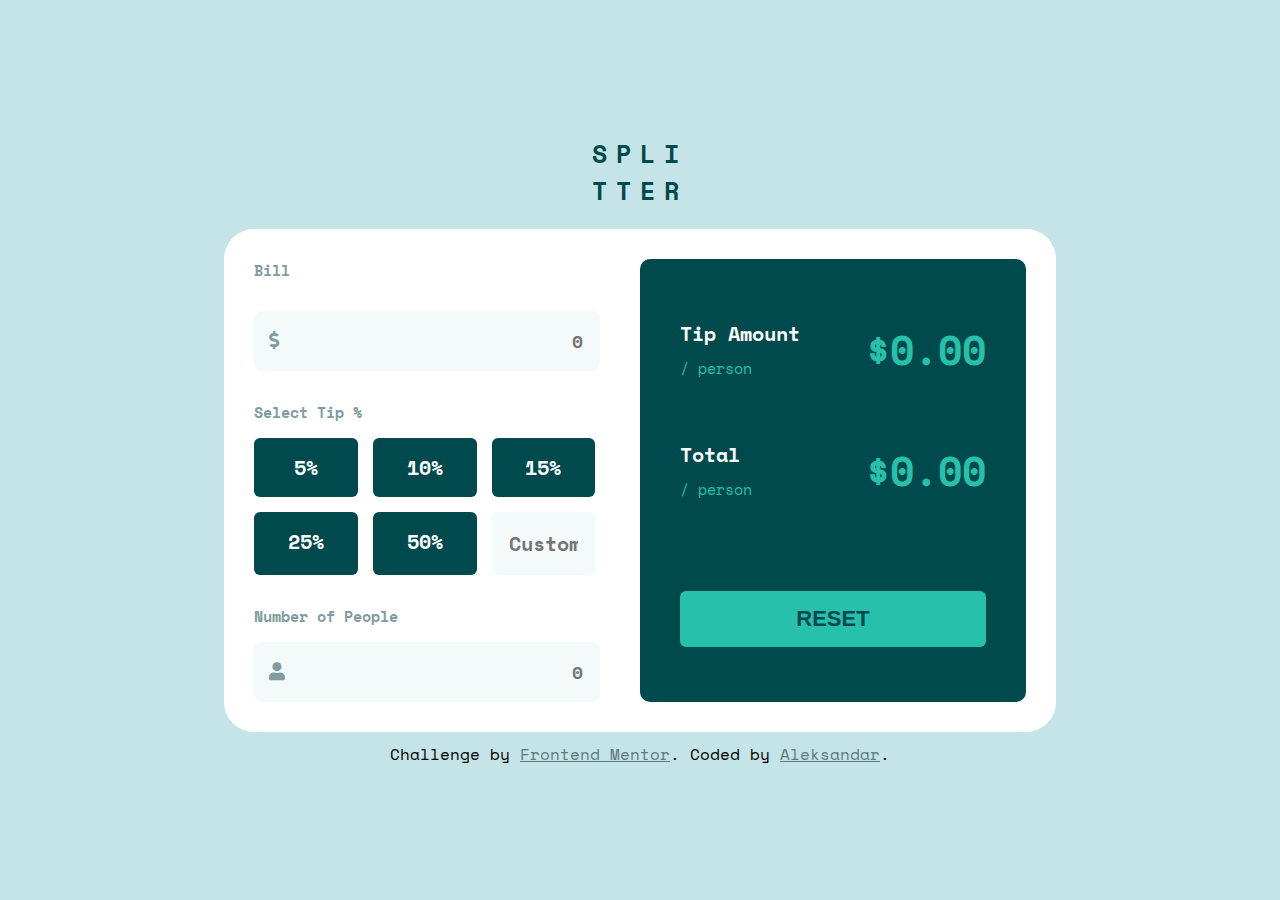
==== index.html @ 0f92a5ed "1" ====
<!DOCTYPE html>
    <html lang="en">
    <head>
        <meta charset="UTF-8">
        <meta http-equiv="X-UA-Compatible" content="IE=edge">
        <meta name="viewport" content="width=device-width, initial-scale=1.0">
        <!-- Fontawesome.css -->
        <link rel="stylesheet" href="https://cdnjs.cloudflare.com/ajax/libs/font-awesome/5.14.0/css/all.min.css">
        <!-- Style.css -->
        <link rel="stylesheet" href="scss/style.css">
        <!-- Favicon -->
        <link rel="icon" type="image/png" sizes="32x32" href="./img/favicon-32x32.png">
        <title>Frontend Mentor | Tip calculator app</title>
    </head>
    <body>

        <!-- Container -->
        <div class="container">
            <h1 class="title">Spli<br>tter</h1>
            <!-- Calculator -->
            <div class="calculator">
                <!-- Calculator Input -->
                <div class="calculator-input">
                    <div class="bill">
                        <div class="bill-title">
                            <h4 class="bill-title holder-title">Bill</h4>
                        </div>
                        <div class="form-group">
                            <i class="fas fa-dollar-sign input-icon"></i>
                            <input type="number" id="bill-input" class="input-value" placeholder="0">
                        </div>
                    </div>
                    <div class="tip">
                        <h4 class="tip-title holder-title">Select Tip %</h4>
                        <div class="tip-items">
                            <div class="tip-item">5%</div>
                            <div class="tip-item">10%</div>
                            <div class="tip-item">15%</div>
                            <div class="tip-item">25%</div>
                            <div class="tip-item">50%</div>
                            <input type="number" class="tip-item tip-item-custom" placeholder="Custom">
                        </div>
                    </div>
                    <div class="num-people">
                        <div class="num-people-title">
                            <h4 class="num-title holder-title">Number of People</h4>
                        </div>
                        <div class="form-group">
                            <i class="fas fa-user input-icon"></i>
                            <input type="text" id="people-input" class="input-value" placeholder="0">
                        </div>
                    </div>
                </div>
                <!-- Calculator Input END -->
                <!-- Calculator Result -->
                <div class="calculator-result">
                    <div class="amount">
                        <div class="content">
                            <h5>Tip Amount</h5>
                            <span>/ person</span>
                        </div>
                        <div id="amount-value" class="value">$0.00</div>
                    </div>
                    <div class="total">
                        <div class="content">
                            <h5>Total</h5>
                            <span>/ person</span>
                        </div>
                        <div id="total-value" class="value">$0.00</div>
                    </div>
                    <button class="btn-reset">Reset</button>
                </div>
                <!-- Calculator Result END -->
            </div>
            <!-- Calculator END -->
            <div class="attribution">
                Challenge by <a href="https://www.frontendmentor.io?ref=challenge" target="_blank">Frontend Mentor</a>. 
                Coded by <a href="#">Aleksandar</a>.
            </div>
        </div>
        <!-- Container END -->
        
        <!-- Main.js -->
        <script src="js/main.js"></script>
    </body>
    </html>
---- scss/style.css ----
@import url("https://fonts.googleapis.com/css2?family=Space+Mono:wght@400;700&display=swap");
* {
  box-sizing: border-box;
  padding: 0;
  margin: 0;
}

body {
  font-family: "Space Mono", monospace;
  background: hsl(185, 41%, 84%);
}

.holder-title {
  display: block;
  color: hsl(184, 14%, 56%);
  font-size: 15px;
}

.form-group {
  position: relative;
}
.form-group .input-icon {
  position: absolute;
  top: 20px;
  left: 15px;
  font-size: 18px;
  color: hsl(184, 14%, 56%);
}
.form-group .input-value {
  width: 100%;
  padding: 15px;
  font-size: 18px;
  color: hsl(186, 14%, 43%);
  background: hsl(189, 41%, 97%);
  border-radius: 8px;
  cursor: pointer;
  text-align: right;
  border: 2px solid transparent;
}
.form-group .input-value:focus {
  border-color: hsl(172, 67%, 45%);
  outline: none;
}
.form-group .input-value::-webkit-outer-spin-button, .form-group .input-value::-webkit-inner-spin-button {
  -webkit-appearance: none;
  margin: 0;
}
.form-group .input-value[placeholder] {
  font-family: "Space Mono", monospace;
  font-weight: 700;
  color: hsl(184, 14%, 56%);
}
.form-group .input-value[value] {
  font-family: "Space Mono", monospace;
  font-weight: 700;
  color: hsl(186, 14%, 43%) !important;
}

.container {
  height: auto;
  display: flex;
  padding: 20px 0;
  flex-direction: column;
  align-items: center;
  justify-content: flex-start;
}
.container .title {
  text-transform: uppercase;
  font-weight: bold;
  letter-spacing: 9px;
  color: hsl(183, 100%, 15%);
  font-size: 25px;
}
.container .calculator {
  display: flex;
  flex-direction: column;
  background: hsl(0, 0%, 100%);
  padding: 35px;
  margin-top: 20px;
  margin-bottom: 10px;
  border-radius: 30px;
  width: 375px;
}
.container .calculator .calculator-input {
  margin-bottom: 30px;
}
.container .calculator .calculator-input .bill {
  margin-bottom: 40px;
}
.container .calculator .calculator-input .bill .bill-title {
  display: flex;
  justify-content: space-between;
  margin-bottom: 15px;
}
.container .calculator .calculator-input .bill .bill-title .holder-title-error {
  color: hsl(11, 31%, 59%);
}
.container .calculator .calculator-input .bill.input-error .form-group .input-value {
  border-color: hsl(11, 31%, 59%) !important;
}
.container .calculator .calculator-input .tip {
  margin-bottom: 40px;
}
.container .calculator .calculator-input .tip .tip-title {
  margin-bottom: 15px;
}
.container .calculator .calculator-input .tip .tip-items {
  display: flex;
  flex-direction: row;
  flex-wrap: wrap;
  gap: 15px;
}
.container .calculator .calculator-input .tip .tip-items .tip-item {
  flex: 0 0 47%;
  width: 100%;
  background: hsl(183, 100%, 15%);
  padding: 15px;
  color: hsl(0, 0%, 100%);
  font-size: 20px;
  font-weight: bold;
  text-align: center;
  border-radius: 6px;
  cursor: pointer;
  transition: all 0.3s ease-in-out;
}
.container .calculator .calculator-input .tip .tip-items .tip-item:hover {
  color: hsl(183, 100%, 15%);
  background: hsl(185, 41%, 84%);
}
.container .calculator .calculator-input .tip .tip-items .tip-item.tip-item-custom {
  background: hsl(189, 41%, 97%);
  border: none;
  outline: none;
  font-family: "Space Mono", monospace;
  color: hsl(183, 100%, 15%);
  box-shadow: none;
  text-align: right;
  border: 2px solid transparent;
}
.container .calculator .calculator-input .tip .tip-items .tip-item.tip-item-custom:focus {
  border-color: hsl(172, 67%, 45%);
  outline: none;
}
.container .calculator .calculator-input .tip .tip-items .tip-item.tip-item-custom::-webkit-outer-spin-button, .container .calculator .calculator-input .tip .tip-items .tip-item.tip-item-custom::-webkit-inner-spin-button {
  -webkit-appearance: none;
  margin: 0;
}
.container .calculator .calculator-input .tip .tip-items .tip-item.active {
  background: hsl(172, 67%, 45%);
  color: hsl(183, 100%, 15%);
}
.container .calculator .calculator-input .num-people .num-people-title {
  display: flex;
  justify-content: space-between;
  margin-bottom: 15px;
}
.container .calculator .calculator-input .num-people .num-people-title .holder-title-error {
  color: hsl(11, 31%, 59%);
}
.container .calculator .calculator-input .num-people.input-error .form-group .input-value {
  border-color: hsl(11, 31%, 59%) !important;
}
.container .calculator .calculator-result {
  background: hsl(183, 100%, 15%);
  padding: 45px 20px 25px;
  border-radius: 10px;
}
.container .calculator .calculator-result .amount {
  margin-bottom: 30px;
}
.container .calculator .calculator-result .total {
  margin-bottom: 35px;
}
.container .calculator .calculator-result .amount, .container .calculator .calculator-result .total {
  display: flex;
  justify-content: space-between;
  align-items: center;
}
.container .calculator .calculator-result .amount .content h5, .container .calculator .calculator-result .total .content h5 {
  color: hsl(0, 0%, 100%);
  margin-bottom: 8px;
}
.container .calculator .calculator-result .amount .content span, .container .calculator .calculator-result .total .content span {
  font-size: 15px;
  color: hsl(172, 67%, 45%);
}
.container .calculator .calculator-result .amount .value, .container .calculator .calculator-result .total .value {
  font-size: 25px;
  font-weight: bold;
  color: hsl(172, 67%, 45%);
}
.container .calculator .calculator-result .btn-reset {
  background: hsl(172, 67%, 45%);
  padding: 15px 0;
  width: 100%;
  font-weight: bold;
  text-transform: uppercase;
  color: hsl(183, 100%, 15%);
  border: none;
  box-shadow: none;
  border-radius: 6px;
  cursor: pointer;
  transition: all 0.3s ease-in-out;
}
.container .calculator .calculator-result .btn-reset:hover {
  background: hsl(185, 41%, 84%);
}
.container .attribution a {
  color: hsl(186, 14%, 43%);
}

@media (min-width: 992px) {
  .container {
    height: 100vh;
    justify-content: center;
    padding: 0;
  }
  .container .calculator {
    width: 85%;
    flex-direction: row;
    padding: 30px;
  }
  .container .calculator .calculator-input {
    flex: 0 0 50%;
    padding-right: 40px;
    margin-bottom: 0;
  }
  .container .calculator .calculator-input .bill {
    margin-bottom: 30px;
  }
  .container .calculator .calculator-input .tip {
    margin-bottom: 30px;
  }
  .container .calculator .calculator-input .tip .tip-items .tip-item {
    flex: 0 0 30%;
  }
  .container .calculator .calculator-result {
    padding: 60px 40px 40px;
    flex: 0 0 50%;
  }
  .container .calculator .calculator-result .amount {
    margin-bottom: 60px;
  }
  .container .calculator .calculator-result .total {
    margin-bottom: 90px;
  }
  .container .calculator .calculator-result .amount .content h5, .container .calculator .calculator-result .total .content h5 {
    font-size: 20px;
  }
  .container .calculator .calculator-result .amount .value, .container .calculator .calculator-result .total .value {
    font-size: 40px;
  }
  .container .calculator .calculator-result .btn-reset {
    font-size: 22px;
  }
}
@media (min-width: 1200px) {
  .container .calculator {
    width: 65%;
  }
}/*# sourceMappingURL=style.css.map */
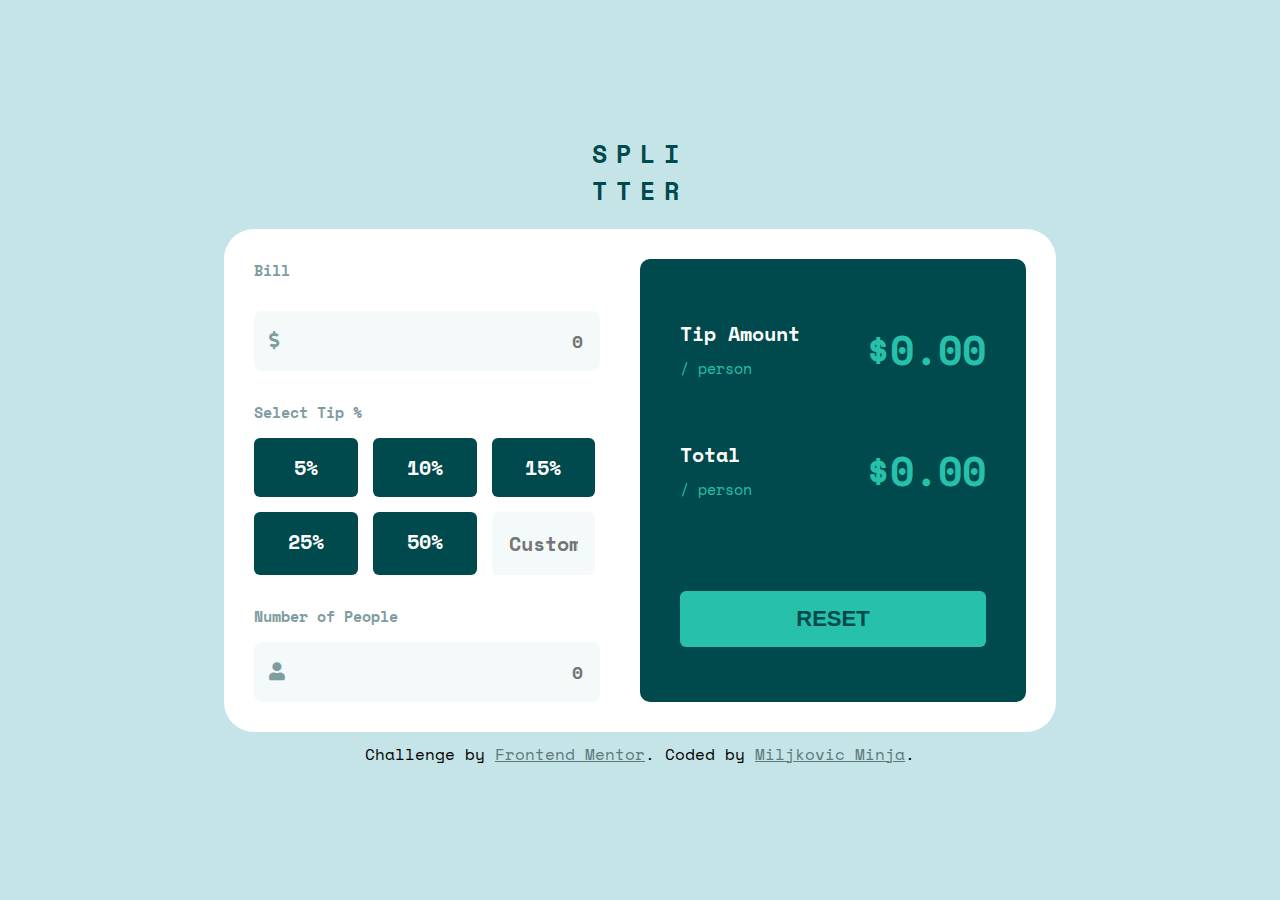
==== commit 46ec8ad5: "2" ====
--- a/index.html
+++ b/index.html
@@ -75,7 +75,7 @@
             <!-- Calculator END -->
             <div class="attribution">
                 Challenge by <a href="https://www.frontendmentor.io?ref=challenge" target="_blank">Frontend Mentor</a>. 
-                Coded by <a href="#">Aleksandar</a>.
+                Coded by <a href="#">Miljkovic Minja</a>.
             </div>
         </div>
         <!-- Container END -->
